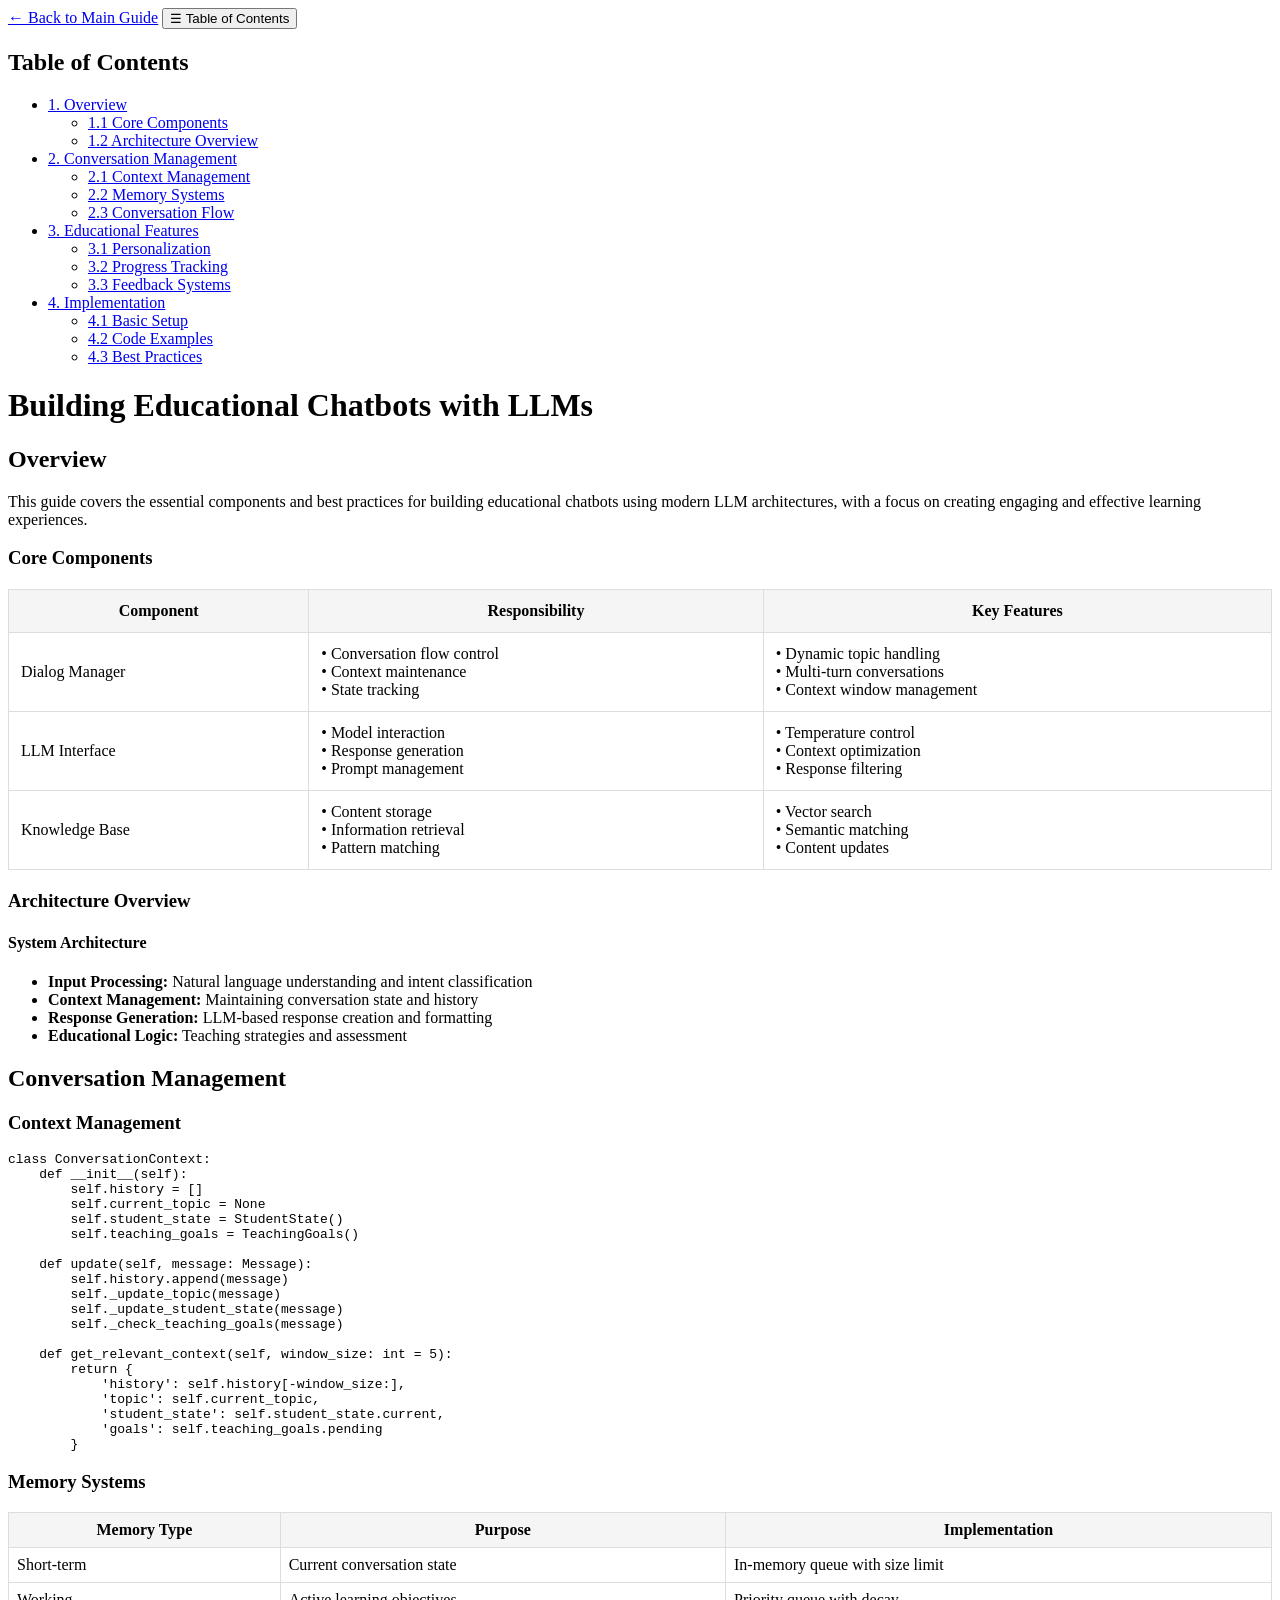
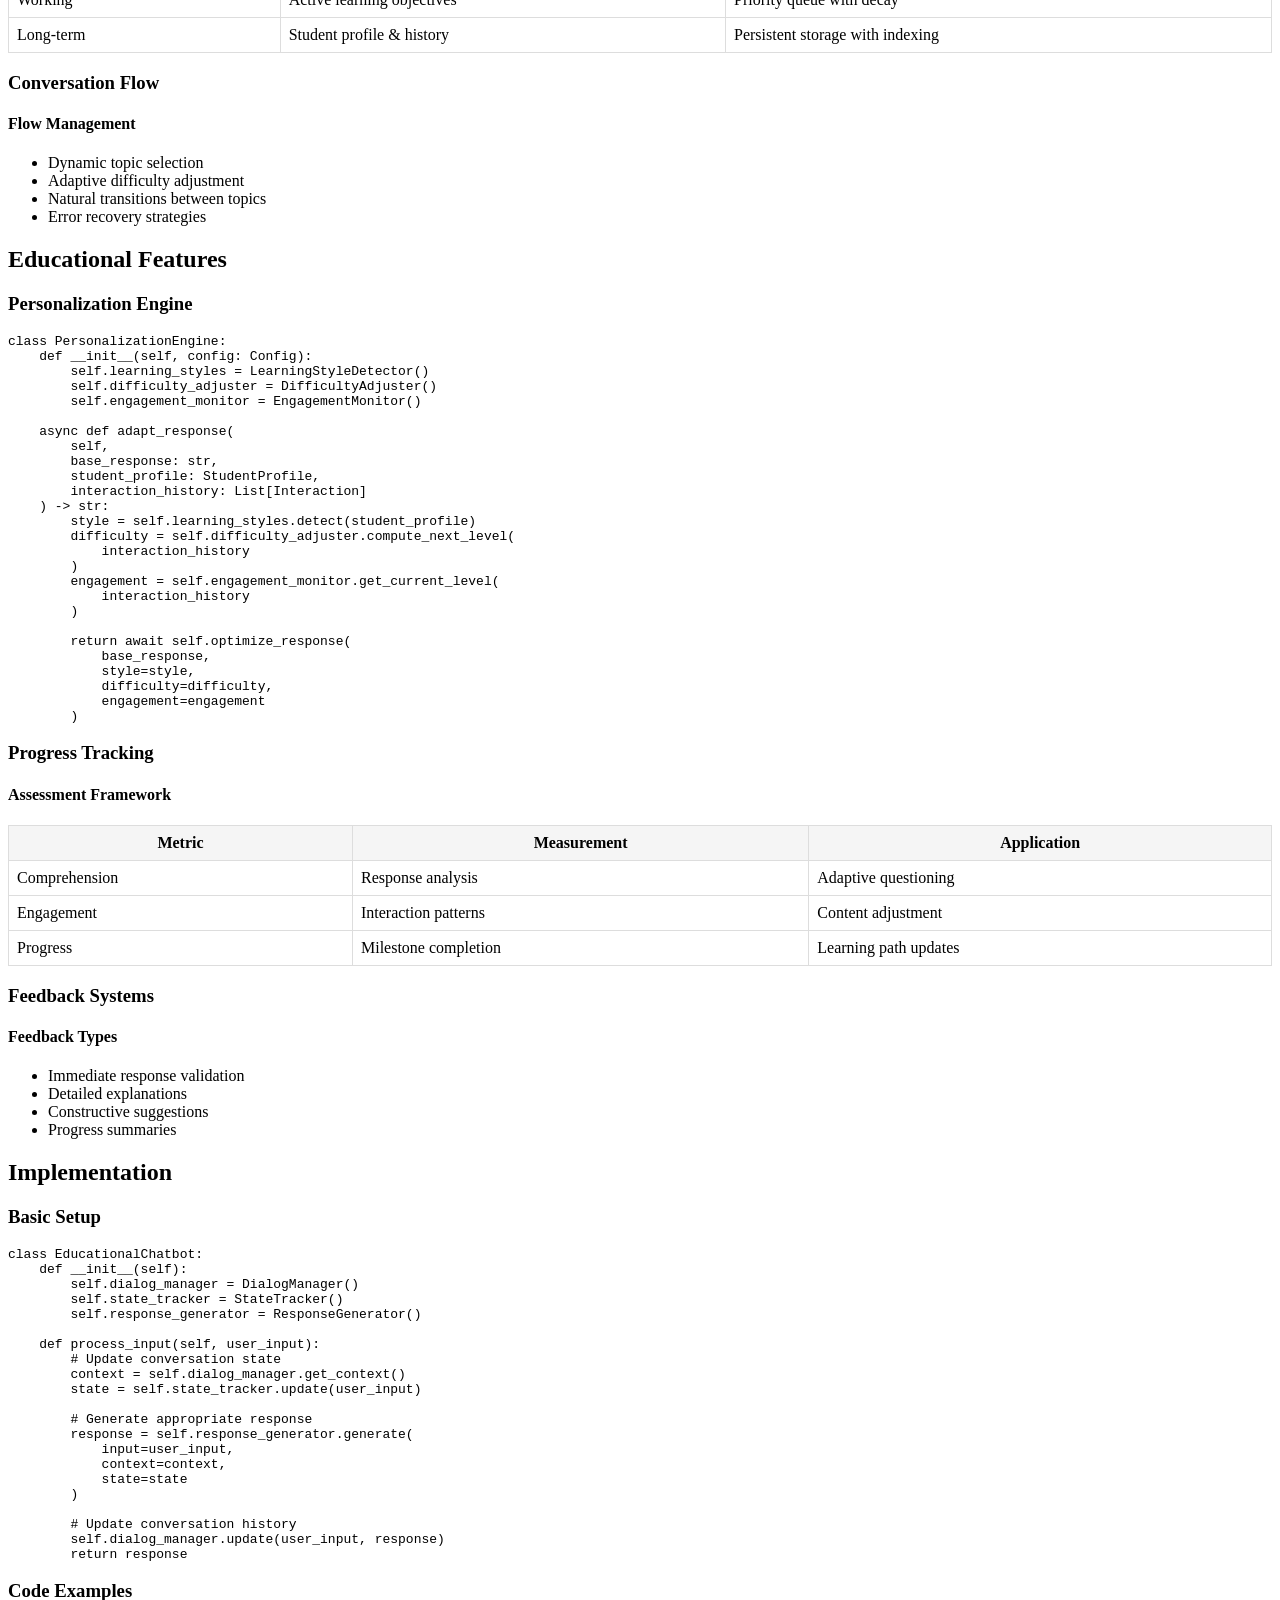
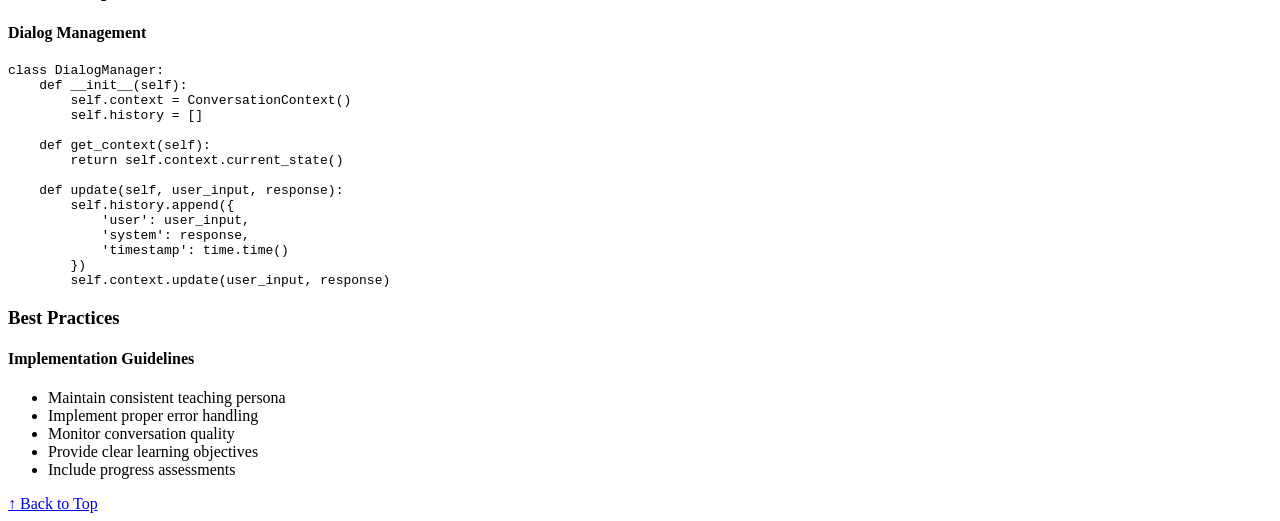
==== docs/chatbot.html @ f3cb682c "Remove deprecated documentation HTML files - Delete architecture.html, chatbot.html, deployment.html" ====
<!DOCTYPE html>
<html lang="en">

<head>
    <meta charset="UTF-8">
    <meta name="viewport" content="width=device-width, initial-scale=1.0">

    <!-- Primary Meta Tags -->
    <title>Educational Chatbot Development - UTTA Documentation</title>
    <meta name="title" content="Educational Chatbot Development - UTTA Documentation">
    <meta name="description" content="Comprehensive guide to building AI-powered educational chatbots using modern LLMs, including best practices for conversation management, educational features, and implementation details.">
    <meta name="keywords" content="chatbot, education, AI, LLM, teaching, conversation management, educational technology">
    <meta name="author" content="AI Teacher Training Project">
    <meta name="robots" content="index, follow">

    <!-- Google Fonts -->
    <link rel="preconnect" href="https://fonts.googleapis.com">
    <link rel="preconnect" href="https://fonts.gstatic.com" crossorigin>
    <link href="https://fonts.googleapis.com/css2?family=Inter:wght@400;500;600;700&family=Fira+Code:wght@400;500&display=swap" rel="stylesheet">

    <!-- Theme Color for Mobile -->
    <meta name="theme-color" content="#2c3e50">

    <!-- Stylesheet -->
    <link rel="stylesheet" href="../style.css">
</head>

<body>
    <div class="nav-container">
        <a href="../index.html">← Back to Main Guide</a>
        <button class="nav-toggle" onclick="toggleTOC()">☰ Table of Contents</button>
    </div>

    <div class="main-content">
        <aside class="sidebar">
            <div class="toc">
                <h2>Table of Contents</h2>
                <ul>
                    <li><a href="#overview">1. Overview</a>
                        <ul>
                            <li><a href="#core-components">1.1 Core Components</a></li>
                            <li><a href="#architecture">1.2 Architecture Overview</a></li>
                        </ul>
                    </li>
                    <li><a href="#conversation-management">2. Conversation Management</a>
                        <ul>
                            <li><a href="#context">2.1 Context Management</a></li>
                            <li><a href="#memory">2.2 Memory Systems</a></li>
                            <li><a href="#flow">2.3 Conversation Flow</a></li>
                        </ul>
                    </li>
                    <li><a href="#educational-features">3. Educational Features</a>
                        <ul>
                            <li><a href="#personalization">3.1 Personalization</a></li>
                            <li><a href="#assessment">3.2 Progress Tracking</a></li>
                            <li><a href="#feedback">3.3 Feedback Systems</a></li>
                        </ul>
                    </li>
                    <li><a href="#implementation">4. Implementation</a>
                        <ul>
                            <li><a href="#setup">4.1 Basic Setup</a></li>
                            <li><a href="#examples">4.2 Code Examples</a></li>
                            <li><a href="#best-practices">4.3 Best Practices</a></li>
                        </ul>
                    </li>
                </ul>
            </div>
        </aside>

        <main>
            <h1>Building Educational Chatbots with LLMs</h1>

            <div id="overview" class="section">
                <h2>Overview</h2>
                <p>This guide covers the essential components and best practices for building educational chatbots using modern LLM architectures, with a focus on creating engaging and effective learning experiences.</p>

                <div id="core-components" class="subsection">
                    <h3>Core Components</h3>
                    <div class="diagram">
                        <table style="width:100%; border-collapse: collapse; margin: 20px 0;">
                            <tr style="background-color: #f5f5f5;">
                                <th style="padding: 12px; border: 1px solid #ddd;">Component</th>
                                <th style="padding: 12px; border: 1px solid #ddd;">Responsibility</th>
                                <th style="padding: 12px; border: 1px solid #ddd;">Key Features</th>
                            </tr>
                            <tr>
                                <td style="padding: 12px; border: 1px solid #ddd;">Dialog Manager</td>
                                <td style="padding: 12px; border: 1px solid #ddd;">
                                    • Conversation flow control<br> • Context maintenance<br> • State tracking
                                </td>
                                <td style="padding: 12px; border: 1px solid #ddd;">
                                    • Dynamic topic handling<br> • Multi-turn conversations<br> • Context window management
                                </td>
                            </tr>
                            <tr>
                                <td style="padding: 12px; border: 1px solid #ddd;">LLM Interface</td>
                                <td style="padding: 12px; border: 1px solid #ddd;">
                                    • Model interaction<br> • Response generation<br> • Prompt management
                                </td>
                                <td style="padding: 12px; border: 1px solid #ddd;">
                                    • Temperature control<br> • Context optimization<br> • Response filtering
                                </td>
                            </tr>
                            <tr>
                                <td style="padding: 12px; border: 1px solid #ddd;">Knowledge Base</td>
                                <td style="padding: 12px; border: 1px solid #ddd;">
                                    • Content storage<br> • Information retrieval<br> • Pattern matching
                                </td>
                                <td style="padding: 12px; border: 1px solid #ddd;">
                                    • Vector search<br> • Semantic matching<br> • Content updates
                                </td>
                            </tr>
                        </table>
                    </div>
                </div>

                <div id="architecture" class="subsection">
                    <h3>Architecture Overview</h3>
                    <div class="example">
                        <h4>System Architecture</h4>
                        <ul>
                            <li><strong>Input Processing:</strong> Natural language understanding and intent classification</li>
                            <li><strong>Context Management:</strong> Maintaining conversation state and history</li>
                            <li><strong>Response Generation:</strong> LLM-based response creation and formatting</li>
                            <li><strong>Educational Logic:</strong> Teaching strategies and assessment</li>
                        </ul>
                    </div>
                </div>
            </div>

            <div id="conversation-management" class="section">
                <h2>Conversation Management</h2>

                <div id="context" class="subsection">
                    <h3>Context Management</h3>
                    <div class="example">
                        <pre>
class ConversationContext:
    def __init__(self):
        self.history = []
        self.current_topic = None
        self.student_state = StudentState()
        self.teaching_goals = TeachingGoals()

    def update(self, message: Message):
        self.history.append(message)
        self._update_topic(message)
        self._update_student_state(message)
        self._check_teaching_goals(message)

    def get_relevant_context(self, window_size: int = 5):
        return {
            'history': self.history[-window_size:],
            'topic': self.current_topic,
            'student_state': self.student_state.current,
            'goals': self.teaching_goals.pending
        }</pre>
                    </div>
                </div>

                <div id="memory" class="subsection">
                    <h3>Memory Systems</h3>
                    <div class="note">
                        <table style="width:100%; border-collapse: collapse; margin: 10px 0;">
                            <tr style="background-color: #f5f5f5;">
                                <th style="padding: 8px; border: 1px solid #ddd;">Memory Type</th>
                                <th style="padding: 8px; border: 1px solid #ddd;">Purpose</th>
                                <th style="padding: 8px; border: 1px solid #ddd;">Implementation</th>
                            </tr>
                            <tr>
                                <td style="padding: 8px; border: 1px solid #ddd;">Short-term</td>
                                <td style="padding: 8px; border: 1px solid #ddd;">Current conversation state</td>
                                <td style="padding: 8px; border: 1px solid #ddd;">In-memory queue with size limit</td>
                            </tr>
                            <tr>
                                <td style="padding: 8px; border: 1px solid #ddd;">Working</td>
                                <td style="padding: 8px; border: 1px solid #ddd;">Active learning objectives</td>
                                <td style="padding: 8px; border: 1px solid #ddd;">Priority queue with decay</td>
                            </tr>
                            <tr>
                                <td style="padding: 8px; border: 1px solid #ddd;">Long-term</td>
                                <td style="padding: 8px; border: 1px solid #ddd;">Student profile & history</td>
                                <td style="padding: 8px; border: 1px solid #ddd;">Persistent storage with indexing</td>
                            </tr>
                        </table>
                    </div>
                </div>

                <div id="flow" class="subsection">
                    <h3>Conversation Flow</h3>
                    <div class="example">
                        <h4>Flow Management</h4>
                        <ul>
                            <li>Dynamic topic selection</li>
                            <li>Adaptive difficulty adjustment</li>
                            <li>Natural transitions between topics</li>
                            <li>Error recovery strategies</li>
                        </ul>
                    </div>
                </div>
            </div>

            <div id="educational-features" class="section">
                <h2>Educational Features</h2>

                <div id="personalization" class="subsection">
                    <h3>Personalization Engine</h3>
                    <div class="example">
                        <pre>
class PersonalizationEngine:
    def __init__(self, config: Config):
        self.learning_styles = LearningStyleDetector()
        self.difficulty_adjuster = DifficultyAdjuster()
        self.engagement_monitor = EngagementMonitor()

    async def adapt_response(
        self,
        base_response: str,
        student_profile: StudentProfile,
        interaction_history: List[Interaction]
    ) -> str:
        style = self.learning_styles.detect(student_profile)
        difficulty = self.difficulty_adjuster.compute_next_level(
            interaction_history
        )
        engagement = self.engagement_monitor.get_current_level(
            interaction_history
        )
        
        return await self.optimize_response(
            base_response,
            style=style,
            difficulty=difficulty,
            engagement=engagement
        )</pre>
                    </div>
                </div>

                <div id="assessment" class="subsection">
                    <h3>Progress Tracking</h3>
                    <div class="note">
                        <h4>Assessment Framework</h4>
                        <table style="width:100%; border-collapse: collapse; margin: 10px 0;">
                            <tr style="background-color: #f5f5f5;">
                                <th style="padding: 8px; border: 1px solid #ddd;">Metric</th>
                                <th style="padding: 8px; border: 1px solid #ddd;">Measurement</th>
                                <th style="padding: 8px; border: 1px solid #ddd;">Application</th>
                            </tr>
                            <tr>
                                <td style="padding: 8px; border: 1px solid #ddd;">Comprehension</td>
                                <td style="padding: 8px; border: 1px solid #ddd;">Response analysis</td>
                                <td style="padding: 8px; border: 1px solid #ddd;">Adaptive questioning</td>
                            </tr>
                            <tr>
                                <td style="padding: 8px; border: 1px solid #ddd;">Engagement</td>
                                <td style="padding: 8px; border: 1px solid #ddd;">Interaction patterns</td>
                                <td style="padding: 8px; border: 1px solid #ddd;">Content adjustment</td>
                            </tr>
                            <tr>
                                <td style="padding: 8px; border: 1px solid #ddd;">Progress</td>
                                <td style="padding: 8px; border: 1px solid #ddd;">Milestone completion</td>
                                <td style="padding: 8px; border: 1px solid #ddd;">Learning path updates</td>
                            </tr>
                        </table>
                    </div>
                </div>

                <div id="feedback" class="subsection">
                    <h3>Feedback Systems</h3>
                    <div class="example">
                        <h4>Feedback Types</h4>
                        <ul>
                            <li>Immediate response validation</li>
                            <li>Detailed explanations</li>
                            <li>Constructive suggestions</li>
                            <li>Progress summaries</li>
                        </ul>
                    </div>
                </div>
            </div>

            <div id="implementation" class="section">
                <h2>Implementation</h2>

                <div id="setup" class="subsection">
                    <h3>Basic Setup</h3>
                    <div class="example">
                        <pre>
class EducationalChatbot:
    def __init__(self):
        self.dialog_manager = DialogManager()
        self.state_tracker = StateTracker()
        self.response_generator = ResponseGenerator()
        
    def process_input(self, user_input):
        # Update conversation state
        context = self.dialog_manager.get_context()
        state = self.state_tracker.update(user_input)
        
        # Generate appropriate response
        response = self.response_generator.generate(
            input=user_input,
            context=context,
            state=state
        )
        
        # Update conversation history
        self.dialog_manager.update(user_input, response)
        return response</pre>
                    </div>
                </div>

                <div id="examples" class="subsection">
                    <h3>Code Examples</h3>
                    <div class="example">
                        <h4>Dialog Management</h4>
                        <pre>
class DialogManager:
    def __init__(self):
        self.context = ConversationContext()
        self.history = []
        
    def get_context(self):
        return self.context.current_state()
        
    def update(self, user_input, response):
        self.history.append({
            'user': user_input,
            'system': response,
            'timestamp': time.time()
        })
        self.context.update(user_input, response)</pre>
                    </div>
                </div>

                <div id="best-practices" class="subsection">
                    <h3>Best Practices</h3>
                    <div class="warning">
                        <h4>Implementation Guidelines</h4>
                        <ul>
                            <li>Maintain consistent teaching persona</li>
                            <li>Implement proper error handling</li>
                            <li>Monitor conversation quality</li>
                            <li>Provide clear learning objectives</li>
                            <li>Include progress assessments</li>
                        </ul>
                    </div>
                </div>
            </div>
        </main>
    </div>

    <a href="#" class="back-to-top">↑ Back to Top</a>

    <script>
        // Toggle Table of Contents
        function toggleTOC() {
            const toc = document.querySelector('.toc');
            toc.classList.toggle('show');
        }

        // Back to Top button visibility
        window.onscroll = function() {
            const backToTop = document.querySelector('.back-to-top');
            if (document.body.scrollTop > 500 || document.documentElement.scrollTop > 500) {
                backToTop.classList.add('visible');
            } else {
                backToTop.classList.remove('visible');
            }
        };

        // Smooth scrolling for anchor links
        document.querySelectorAll('a[href^="#"]').forEach(anchor => {
            anchor.addEventListener('click', function(e) {
                e.preventDefault();
                const target = document.querySelector(this.getAttribute('href'));
                if (target) {
                    target.scrollIntoView({
                        behavior: 'smooth'
                    });
                }
            });
        });
    </script>
</body>

</html>
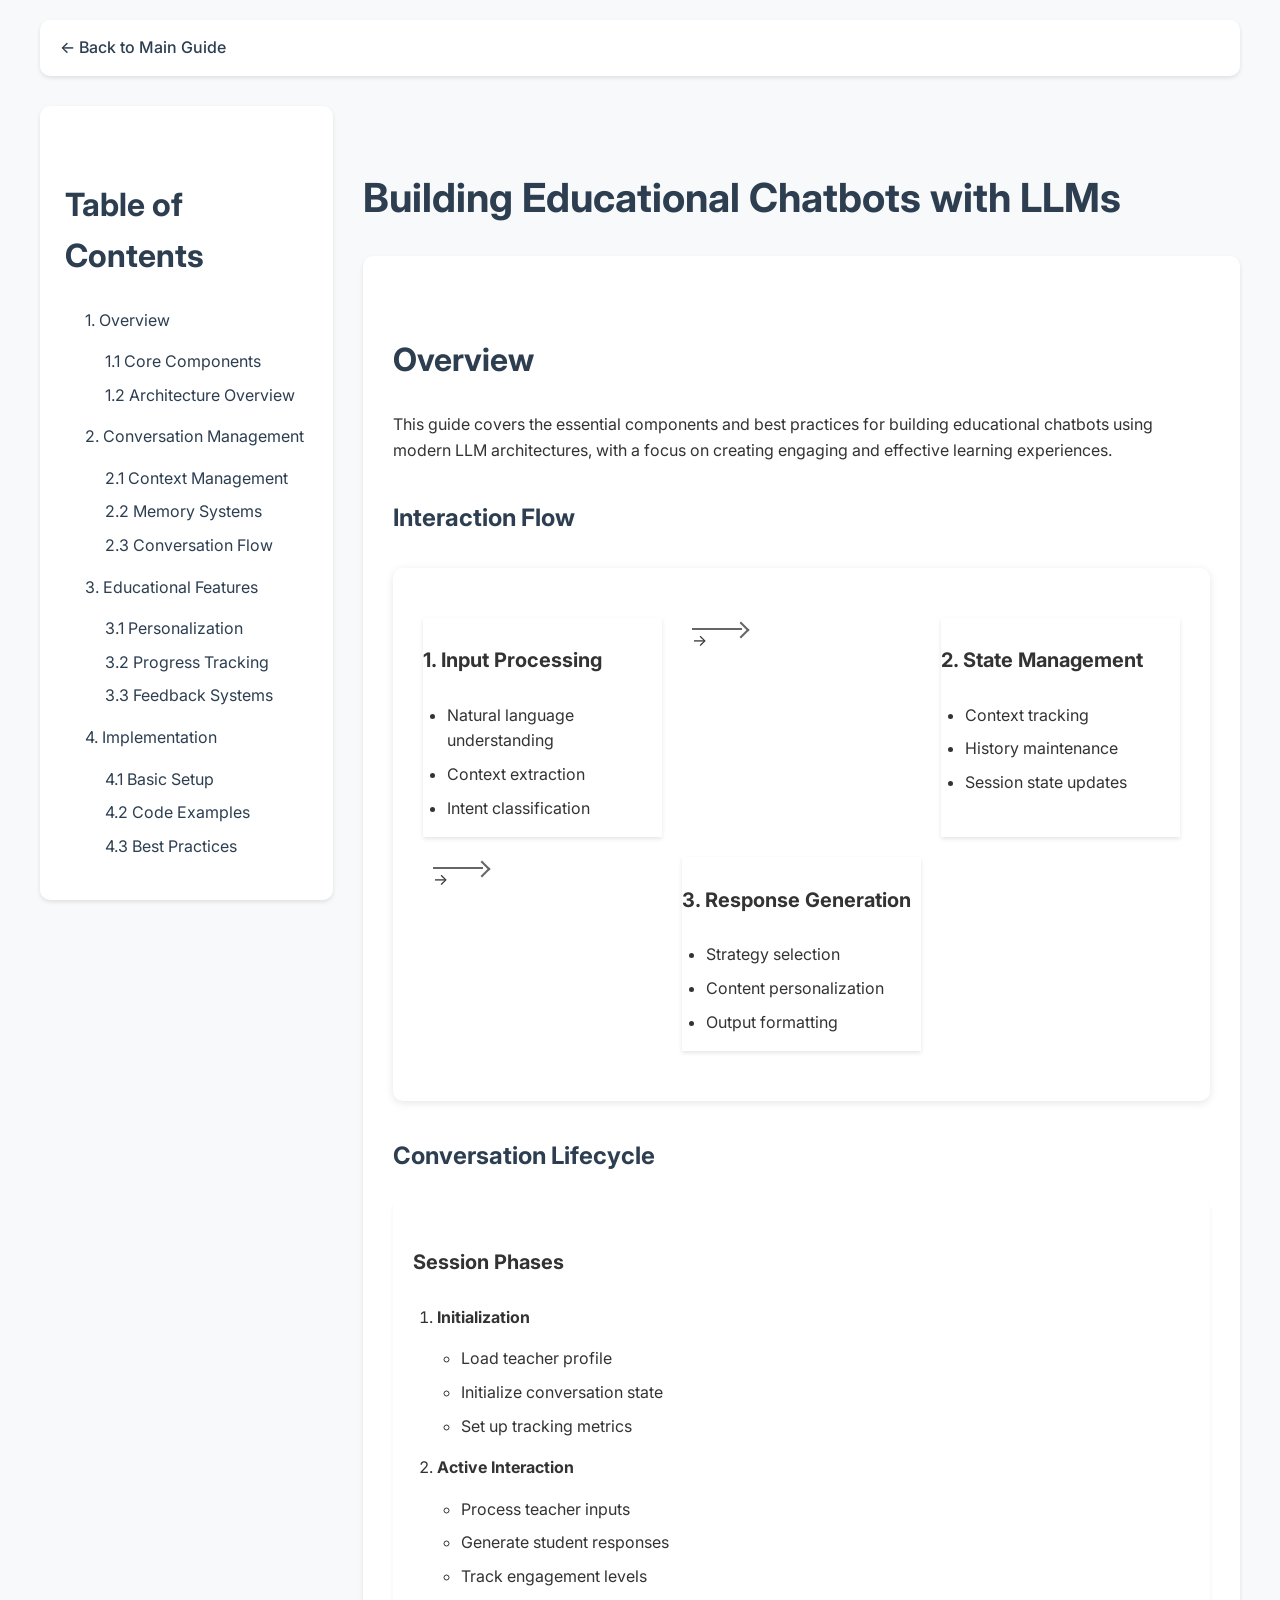
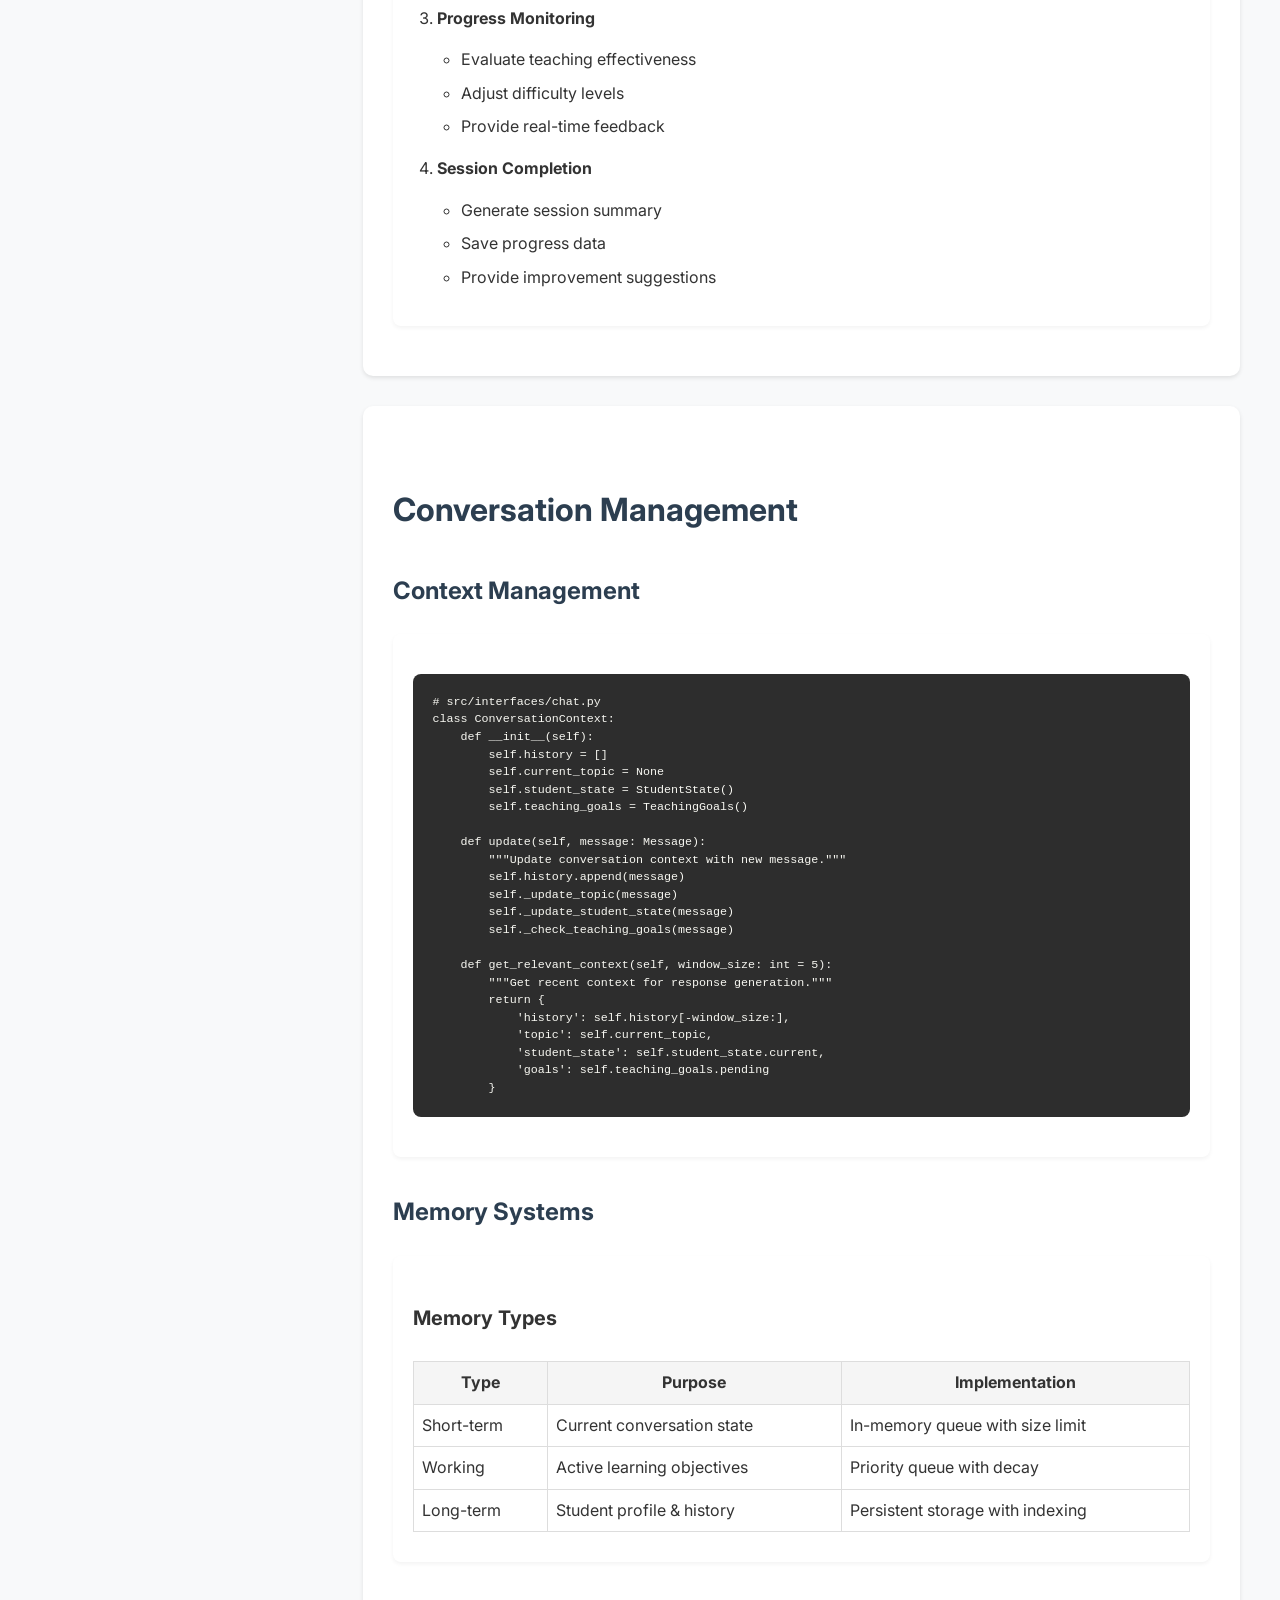
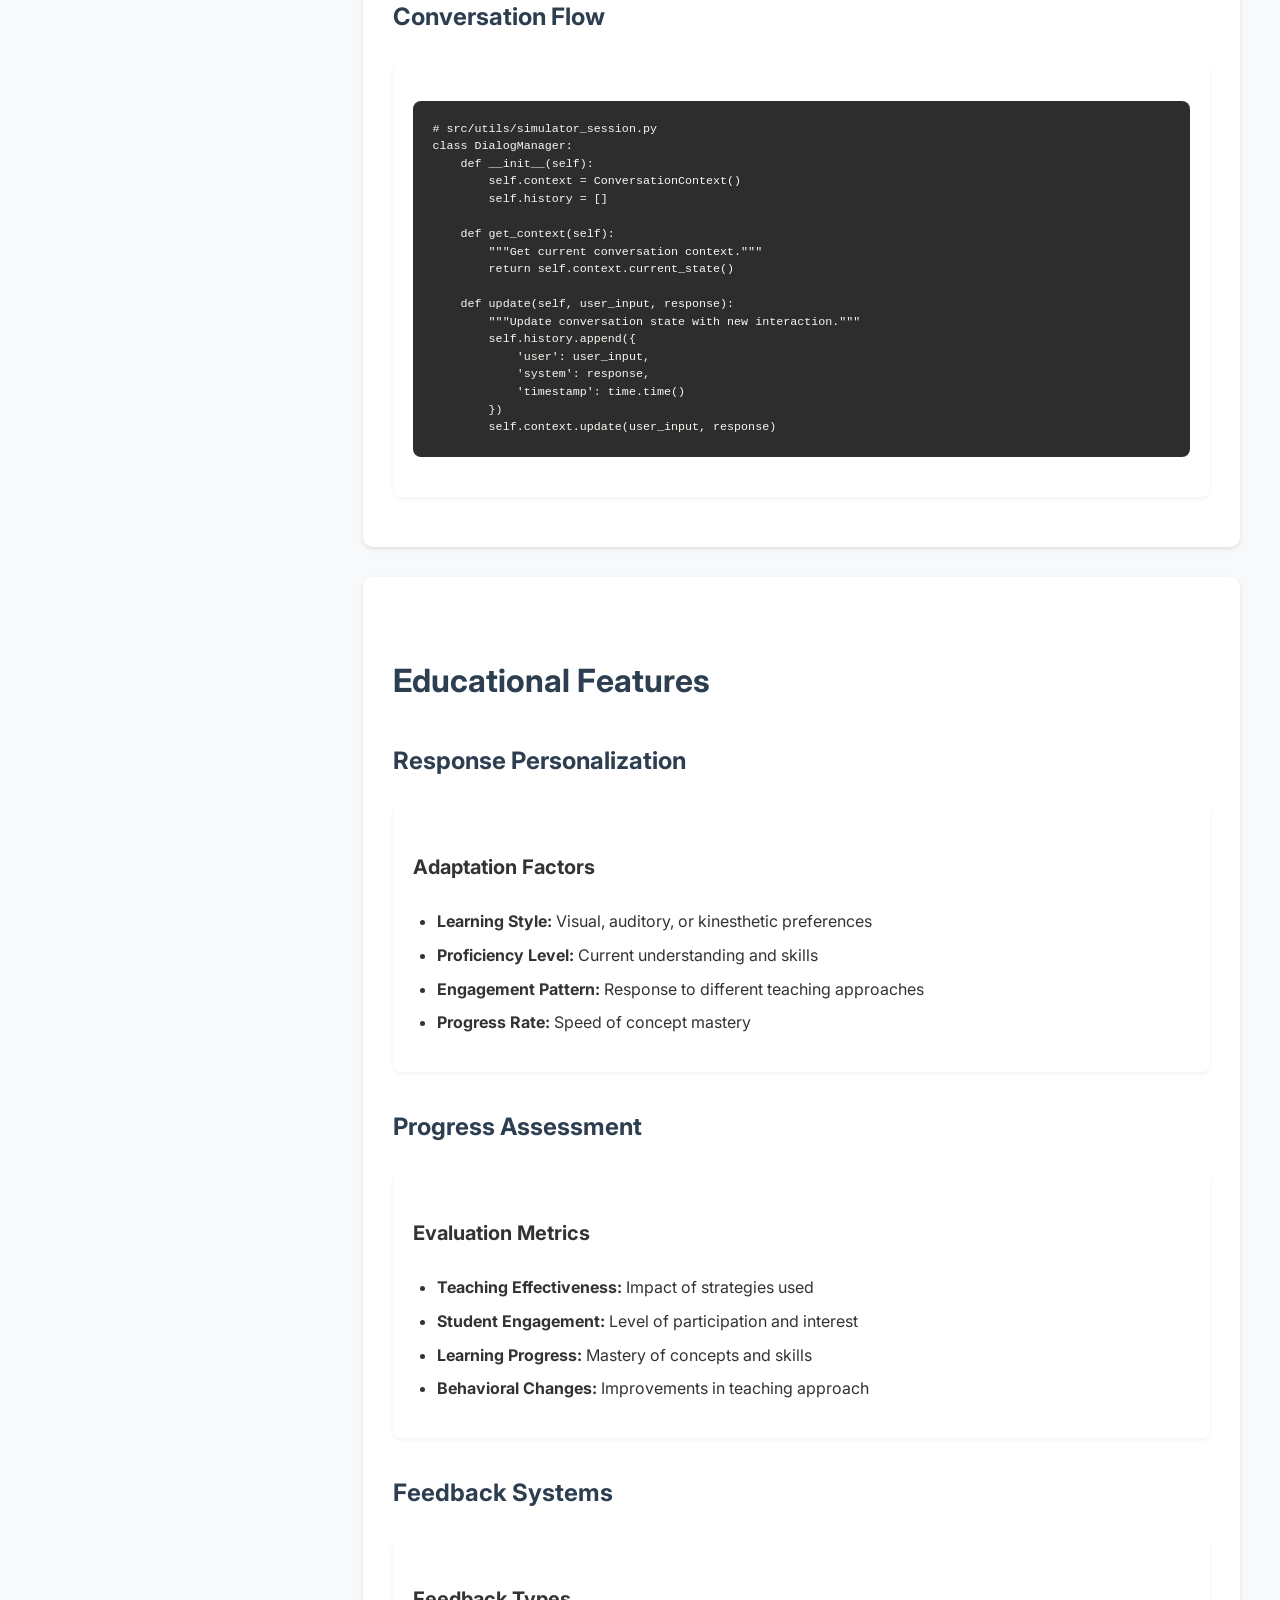
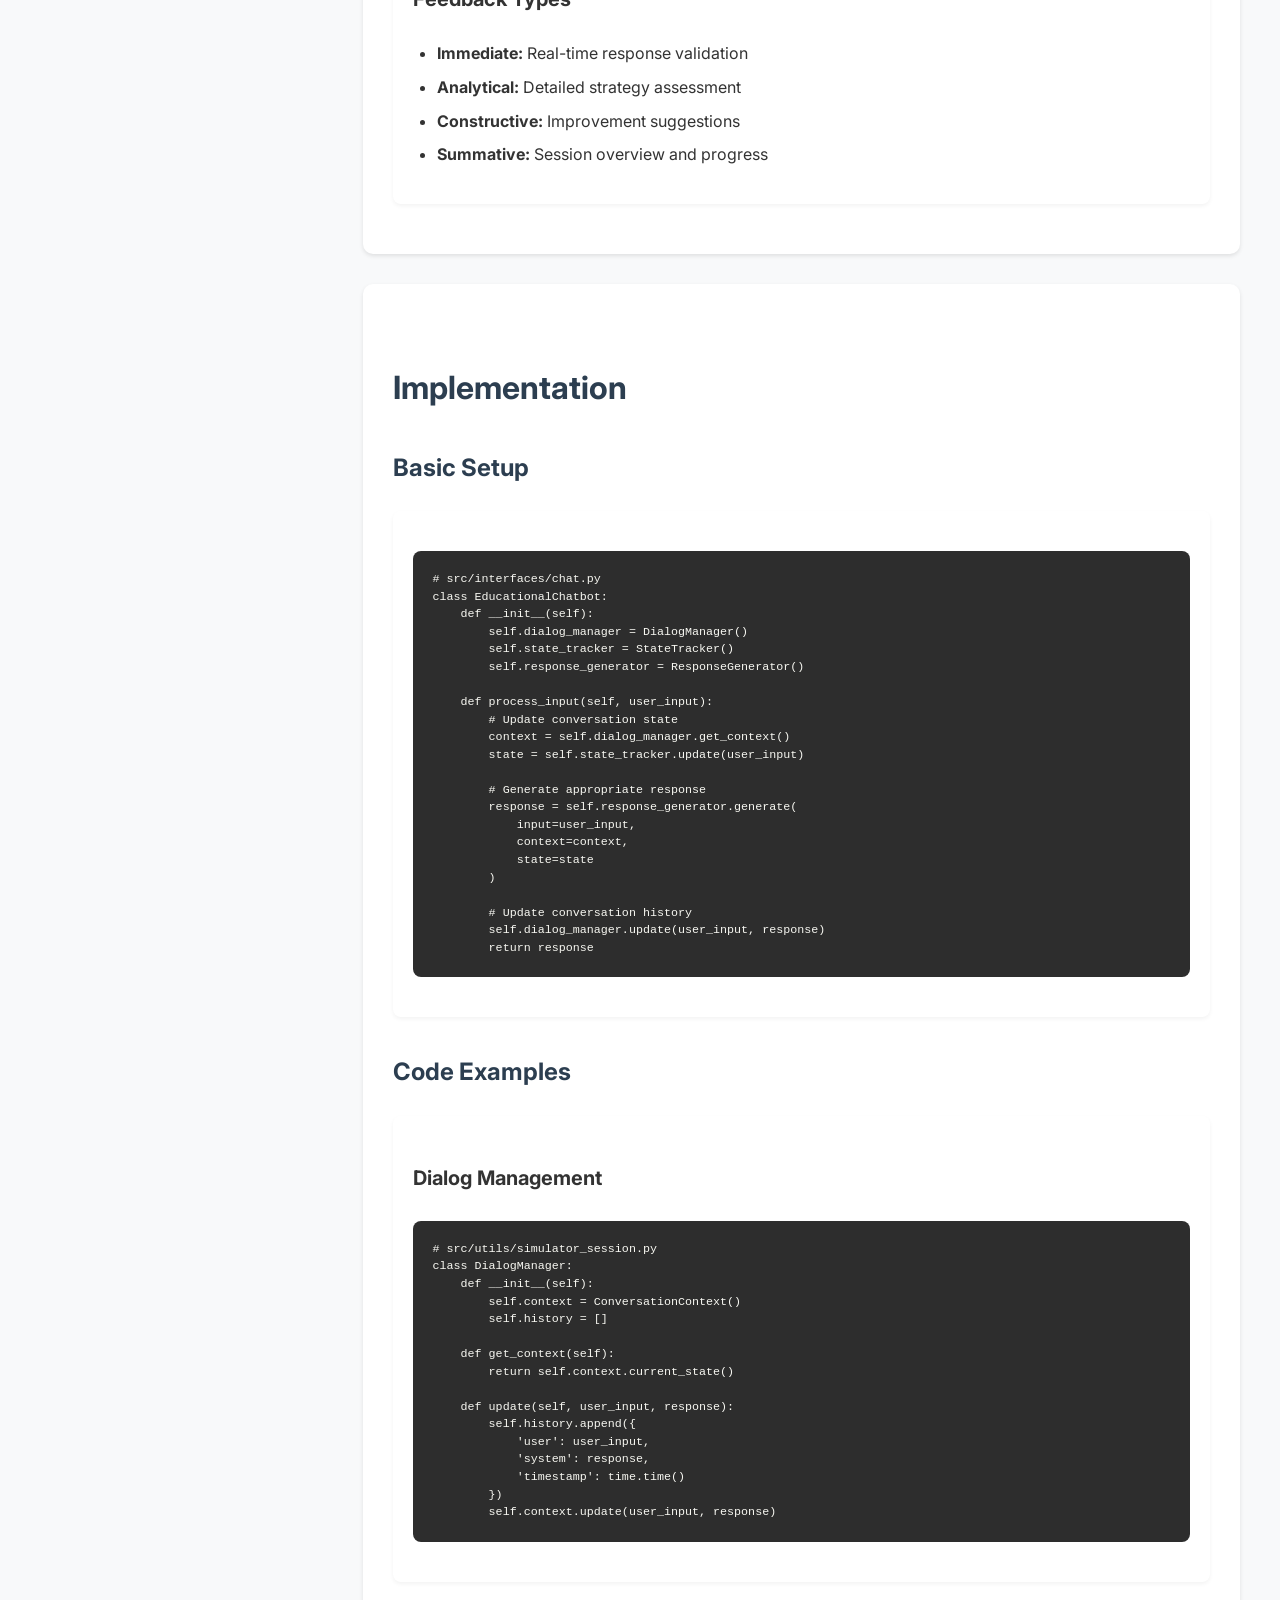
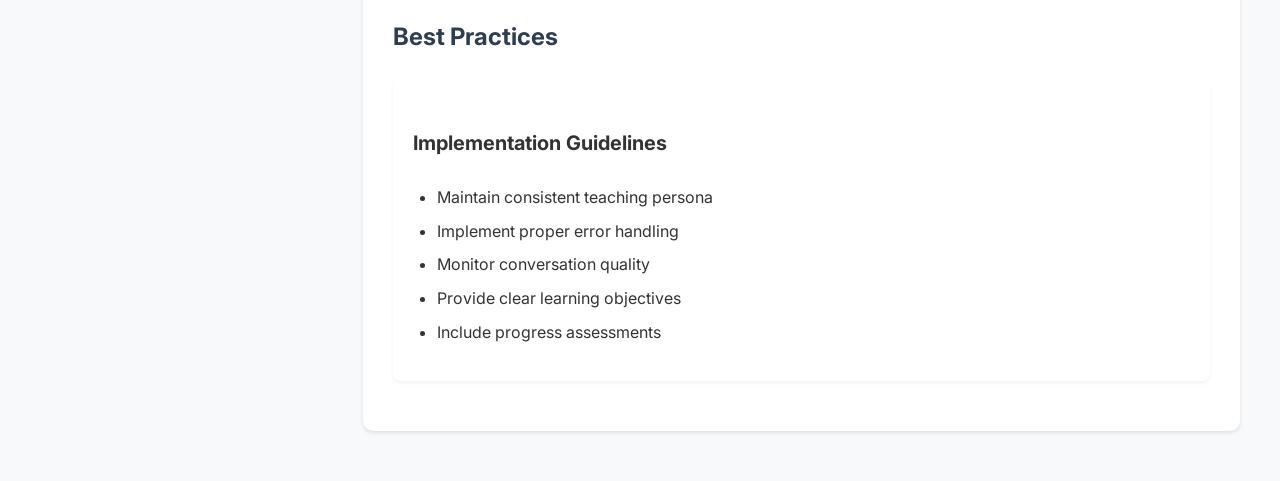
==== commit 4b3c1d8f: "Restructure project by removing deprecated files and consolidating core components - Remove multiple" ====
--- a/docs/chatbot.html
+++ b/docs/chatbot.html
@@ -74,56 +74,74 @@
                 <h2>Overview</h2>
                 <p>This guide covers the essential components and best practices for building educational chatbots using modern LLM architectures, with a focus on creating engaging and effective learning experiences.</p>
 
-                <div id="core-components" class="subsection">
-                    <h3>Core Components</h3>
+                <div id="interaction-flow" class="subsection">
+                    <h3>Interaction Flow</h3>
                     <div class="diagram">
-                        <table style="width:100%; border-collapse: collapse; margin: 20px 0;">
-                            <tr style="background-color: #f5f5f5;">
-                                <th style="padding: 12px; border: 1px solid #ddd;">Component</th>
-                                <th style="padding: 12px; border: 1px solid #ddd;">Responsibility</th>
-                                <th style="padding: 12px; border: 1px solid #ddd;">Key Features</th>
-                            </tr>
-                            <tr>
-                                <td style="padding: 12px; border: 1px solid #ddd;">Dialog Manager</td>
-                                <td style="padding: 12px; border: 1px solid #ddd;">
-                                    • Conversation flow control<br> • Context maintenance<br> • State tracking
-                                </td>
-                                <td style="padding: 12px; border: 1px solid #ddd;">
-                                    • Dynamic topic handling<br> • Multi-turn conversations<br> • Context window management
-                                </td>
-                            </tr>
-                            <tr>
-                                <td style="padding: 12px; border: 1px solid #ddd;">LLM Interface</td>
-                                <td style="padding: 12px; border: 1px solid #ddd;">
-                                    • Model interaction<br> • Response generation<br> • Prompt management
-                                </td>
-                                <td style="padding: 12px; border: 1px solid #ddd;">
-                                    • Temperature control<br> • Context optimization<br> • Response filtering
-                                </td>
-                            </tr>
-                            <tr>
-                                <td style="padding: 12px; border: 1px solid #ddd;">Knowledge Base</td>
-                                <td style="padding: 12px; border: 1px solid #ddd;">
-                                    • Content storage<br> • Information retrieval<br> • Pattern matching
-                                </td>
-                                <td style="padding: 12px; border: 1px solid #ddd;">
-                                    • Vector search<br> • Semantic matching<br> • Content updates
-                                </td>
-                            </tr>
-                        </table>
-                    </div>
-                </div>
-
-                <div id="architecture" class="subsection">
-                    <h3>Architecture Overview</h3>
-                    <div class="example">
-                        <h4>System Architecture</h4>
-                        <ul>
-                            <li><strong>Input Processing:</strong> Natural language understanding and intent classification</li>
-                            <li><strong>Context Management:</strong> Maintaining conversation state and history</li>
-                            <li><strong>Response Generation:</strong> LLM-based response creation and formatting</li>
-                            <li><strong>Educational Logic:</strong> Teaching strategies and assessment</li>
-                        </ul>
+                        <div class="flow-diagram">
+                            <div class="component">
+                                <h4>1. Input Processing</h4>
+                                <ul>
+                                    <li>Natural language understanding</li>
+                                    <li>Context extraction</li>
+                                    <li>Intent classification</li>
+                                </ul>
+                            </div>
+                            <div class="arrow">→</div>
+                            <div class="component">
+                                <h4>2. State Management</h4>
+                                <ul>
+                                    <li>Context tracking</li>
+                                    <li>History maintenance</li>
+                                    <li>Session state updates</li>
+                                </ul>
+                            </div>
+                            <div class="arrow">→</div>
+                            <div class="component">
+                                <h4>3. Response Generation</h4>
+                                <ul>
+                                    <li>Strategy selection</li>
+                                    <li>Content personalization</li>
+                                    <li>Output formatting</li>
+                                </ul>
+                            </div>
+                        </div>
+                    </div>
+                </div>
+
+                <div id="conversation-lifecycle" class="subsection">
+                    <h3>Conversation Lifecycle</h3>
+                    <div class="example">
+                        <h4>Session Phases</h4>
+                        <ol>
+                            <li><strong>Initialization</strong>
+                                <ul>
+                                    <li>Load teacher profile</li>
+                                    <li>Initialize conversation state</li>
+                                    <li>Set up tracking metrics</li>
+                                </ul>
+                            </li>
+                            <li><strong>Active Interaction</strong>
+                                <ul>
+                                    <li>Process teacher inputs</li>
+                                    <li>Generate student responses</li>
+                                    <li>Track engagement levels</li>
+                                </ul>
+                            </li>
+                            <li><strong>Progress Monitoring</strong>
+                                <ul>
+                                    <li>Evaluate teaching effectiveness</li>
+                                    <li>Adjust difficulty levels</li>
+                                    <li>Provide real-time feedback</li>
+                                </ul>
+                            </li>
+                            <li><strong>Session Completion</strong>
+                                <ul>
+                                    <li>Generate session summary</li>
+                                    <li>Save progress data</li>
+                                    <li>Provide improvement suggestions</li>
+                                </ul>
+                            </li>
+                        </ol>
                     </div>
                 </div>
             </div>
@@ -135,6 +153,7 @@
                     <h3>Context Management</h3>
                     <div class="example">
                         <pre>
+# src/interfaces/chat.py
 class ConversationContext:
     def __init__(self):
         self.history = []
@@ -143,12 +162,14 @@
         self.teaching_goals = TeachingGoals()
 
     def update(self, message: Message):
+        """Update conversation context with new message."""
         self.history.append(message)
         self._update_topic(message)
         self._update_student_state(message)
         self._check_teaching_goals(message)
 
     def get_relevant_context(self, window_size: int = 5):
+        """Get recent context for response generation."""
         return {
             'history': self.history[-window_size:],
             'topic': self.current_topic,
@@ -161,26 +182,27 @@
                 <div id="memory" class="subsection">
                     <h3>Memory Systems</h3>
                     <div class="note">
-                        <table style="width:100%; border-collapse: collapse; margin: 10px 0;">
-                            <tr style="background-color: #f5f5f5;">
-                                <th style="padding: 8px; border: 1px solid #ddd;">Memory Type</th>
-                                <th style="padding: 8px; border: 1px solid #ddd;">Purpose</th>
-                                <th style="padding: 8px; border: 1px solid #ddd;">Implementation</th>
+                        <h4>Memory Types</h4>
+                        <table>
+                            <tr>
+                                <th>Type</th>
+                                <th>Purpose</th>
+                                <th>Implementation</th>
                             </tr>
                             <tr>
-                                <td style="padding: 8px; border: 1px solid #ddd;">Short-term</td>
-                                <td style="padding: 8px; border: 1px solid #ddd;">Current conversation state</td>
-                                <td style="padding: 8px; border: 1px solid #ddd;">In-memory queue with size limit</td>
+                                <td>Short-term</td>
+                                <td>Current conversation state</td>
+                                <td>In-memory queue with size limit</td>
                             </tr>
                             <tr>
-                                <td style="padding: 8px; border: 1px solid #ddd;">Working</td>
-                                <td style="padding: 8px; border: 1px solid #ddd;">Active learning objectives</td>
-                                <td style="padding: 8px; border: 1px solid #ddd;">Priority queue with decay</td>
+                                <td>Working</td>
+                                <td>Active learning objectives</td>
+                                <td>Priority queue with decay</td>
                             </tr>
                             <tr>
-                                <td style="padding: 8px; border: 1px solid #ddd;">Long-term</td>
-                                <td style="padding: 8px; border: 1px solid #ddd;">Student profile & history</td>
-                                <td style="padding: 8px; border: 1px solid #ddd;">Persistent storage with indexing</td>
+                                <td>Long-term</td>
+                                <td>Student profile & history</td>
+                                <td>Persistent storage with indexing</td>
                             </tr>
                         </table>
                     </div>
@@ -189,13 +211,25 @@
                 <div id="flow" class="subsection">
                     <h3>Conversation Flow</h3>
                     <div class="example">
-                        <h4>Flow Management</h4>
-                        <ul>
-                            <li>Dynamic topic selection</li>
-                            <li>Adaptive difficulty adjustment</li>
-                            <li>Natural transitions between topics</li>
-                            <li>Error recovery strategies</li>
-                        </ul>
+                        <pre>
+# src/utils/simulator_session.py
+class DialogManager:
+    def __init__(self):
+        self.context = ConversationContext()
+        self.history = []
+        
+    def get_context(self):
+        """Get current conversation context."""
+        return self.context.current_state()
+        
+    def update(self, user_input, response):
+        """Update conversation state with new interaction."""
+        self.history.append({
+            'user': user_input,
+            'system': response,
+            'timestamp': time.time()
+        })
+        self.context.update(user_input, response)</pre>
                     </div>
                 </div>
             </div>
@@ -204,64 +238,28 @@
                 <h2>Educational Features</h2>
 
                 <div id="personalization" class="subsection">
-                    <h3>Personalization Engine</h3>
-                    <div class="example">
-                        <pre>
-class PersonalizationEngine:
-    def __init__(self, config: Config):
-        self.learning_styles = LearningStyleDetector()
-        self.difficulty_adjuster = DifficultyAdjuster()
-        self.engagement_monitor = EngagementMonitor()
-
-    async def adapt_response(
-        self,
-        base_response: str,
-        student_profile: StudentProfile,
-        interaction_history: List[Interaction]
-    ) -> str:
-        style = self.learning_styles.detect(student_profile)
-        difficulty = self.difficulty_adjuster.compute_next_level(
-            interaction_history
-        )
-        engagement = self.engagement_monitor.get_current_level(
-            interaction_history
-        )
-        
-        return await self.optimize_response(
-            base_response,
-            style=style,
-            difficulty=difficulty,
-            engagement=engagement
-        )</pre>
+                    <h3>Response Personalization</h3>
+                    <div class="example">
+                        <h4>Adaptation Factors</h4>
+                        <ul>
+                            <li><strong>Learning Style:</strong> Visual, auditory, or kinesthetic preferences</li>
+                            <li><strong>Proficiency Level:</strong> Current understanding and skills</li>
+                            <li><strong>Engagement Pattern:</strong> Response to different teaching approaches</li>
+                            <li><strong>Progress Rate:</strong> Speed of concept mastery</li>
+                        </ul>
                     </div>
                 </div>
 
                 <div id="assessment" class="subsection">
-                    <h3>Progress Tracking</h3>
-                    <div class="note">
-                        <h4>Assessment Framework</h4>
-                        <table style="width:100%; border-collapse: collapse; margin: 10px 0;">
-                            <tr style="background-color: #f5f5f5;">
-                                <th style="padding: 8px; border: 1px solid #ddd;">Metric</th>
-                                <th style="padding: 8px; border: 1px solid #ddd;">Measurement</th>
-                                <th style="padding: 8px; border: 1px solid #ddd;">Application</th>
-                            </tr>
-                            <tr>
-                                <td style="padding: 8px; border: 1px solid #ddd;">Comprehension</td>
-                                <td style="padding: 8px; border: 1px solid #ddd;">Response analysis</td>
-                                <td style="padding: 8px; border: 1px solid #ddd;">Adaptive questioning</td>
-                            </tr>
-                            <tr>
-                                <td style="padding: 8px; border: 1px solid #ddd;">Engagement</td>
-                                <td style="padding: 8px; border: 1px solid #ddd;">Interaction patterns</td>
-                                <td style="padding: 8px; border: 1px solid #ddd;">Content adjustment</td>
-                            </tr>
-                            <tr>
-                                <td style="padding: 8px; border: 1px solid #ddd;">Progress</td>
-                                <td style="padding: 8px; border: 1px solid #ddd;">Milestone completion</td>
-                                <td style="padding: 8px; border: 1px solid #ddd;">Learning path updates</td>
-                            </tr>
-                        </table>
+                    <h3>Progress Assessment</h3>
+                    <div class="example">
+                        <h4>Evaluation Metrics</h4>
+                        <ul>
+                            <li><strong>Teaching Effectiveness:</strong> Impact of strategies used</li>
+                            <li><strong>Student Engagement:</strong> Level of participation and interest</li>
+                            <li><strong>Learning Progress:</strong> Mastery of concepts and skills</li>
+                            <li><strong>Behavioral Changes:</strong> Improvements in teaching approach</li>
+                        </ul>
                     </div>
                 </div>
 
@@ -270,10 +268,10 @@
                     <div class="example">
                         <h4>Feedback Types</h4>
                         <ul>
-                            <li>Immediate response validation</li>
-                            <li>Detailed explanations</li>
-                            <li>Constructive suggestions</li>
-                            <li>Progress summaries</li>
+                            <li><strong>Immediate:</strong> Real-time response validation</li>
+                            <li><strong>Analytical:</strong> Detailed strategy assessment</li>
+                            <li><strong>Constructive:</strong> Improvement suggestions</li>
+                            <li><strong>Summative:</strong> Session overview and progress</li>
                         </ul>
                     </div>
                 </div>
@@ -286,6 +284,7 @@
                     <h3>Basic Setup</h3>
                     <div class="example">
                         <pre>
+# src/interfaces/chat.py
 class EducationalChatbot:
     def __init__(self):
         self.dialog_manager = DialogManager()
@@ -315,6 +314,7 @@
                     <div class="example">
                         <h4>Dialog Management</h4>
                         <pre>
+# src/utils/simulator_session.py
 class DialogManager:
     def __init__(self):
         self.context = ConversationContext()
--- a/style.css
+++ b/style.css
@@ -0,0 +1,378 @@
+/* Base styles */
+
+body {
+    font-family: 'Inter', -apple-system, BlinkMacSystemFont, 'Segoe UI', Roboto, Oxygen, Ubuntu, Cantarell, sans-serif;
+    line-height: 1.6;
+    max-width: 1200px;
+    margin: 0 auto;
+    padding: 20px;
+    color: #333;
+    background-color: #f8f9fa;
+}
+
+html {
+    scroll-behavior: smooth;
+}
+
+img {
+    loading: lazy;
+    max-width: 100%;
+    height: auto;
+}
+
+
+/* Typography */
+
+h1,
+h2,
+h3 {
+    color: #2c3e50;
+    margin-top: 1.5em;
+    scroll-margin-top: 80px;
+}
+
+h1 {
+    font-size: 2.5em;
+}
+
+h2 {
+    font-size: 2em;
+}
+
+h3 {
+    font-size: 1.5em;
+}
+
+h4 {
+    font-size: 1.25em;
+}
+
+
+/* Code blocks */
+
+pre {
+    background-color: #2d2d2d;
+    color: #f8f8f2;
+    padding: 20px;
+    border-radius: 8px;
+    overflow-x: auto;
+    margin: 20px 0;
+    font-size: 0.9em;
+    line-height: 1.5;
+}
+
+code {
+    font-family: 'Fira Code', 'Courier New', monospace;
+    background-color: #2d2d2d;
+    color: #f8f8f2;
+    padding: 3px 6px;
+    border-radius: 4px;
+}
+
+
+/* Sections and components */
+
+.section {
+    background: white;
+    padding: 30px;
+    border-radius: 10px;
+    box-shadow: 0 2px 4px rgba(0, 0, 0, 0.1);
+    margin-bottom: 30px;
+}
+
+.note,
+.definition,
+.example,
+.warning {
+    border-radius: 8px;
+    padding: 20px;
+    margin: 20px 0;
+    box-shadow: 0 2px 4px rgba(0, 0, 0, 0.05);
+}
+
+
+/* Navigation */
+
+.nav-container {
+    background: white;
+    padding: 15px 20px;
+    border-radius: 10px;
+    box-shadow: 0 2px 4px rgba(0, 0, 0, 0.1);
+    margin-bottom: 30px;
+    position: sticky;
+    top: 20px;
+    z-index: 1000;
+    display: flex;
+    justify-content: space-between;
+    align-items: center;
+}
+
+.nav-container a {
+    color: #2c3e50;
+    text-decoration: none;
+    font-weight: 500;
+}
+
+.nav-container a:hover {
+    color: #3498db;
+}
+
+.nav-toggle {
+    display: none;
+    padding: 10px;
+    background: #2c3e50;
+    color: white;
+    border: none;
+    border-radius: 5px;
+    cursor: pointer;
+}
+
+
+/* Table of Contents */
+
+.toc {
+    background: white;
+    padding: 25px;
+    border-radius: 10px;
+    box-shadow: 0 2px 4px rgba(0, 0, 0, 0.1);
+    position: sticky;
+    top: 100px;
+    max-height: calc(100vh - 150px);
+    overflow-y: auto;
+}
+
+.toc ul {
+    list-style-type: none;
+    padding-left: 20px;
+}
+
+.toc li {
+    margin: 8px 0;
+}
+
+.toc a {
+    color: #2c3e50;
+    text-decoration: none;
+}
+
+.toc a:hover {
+    color: #3498db;
+}
+
+
+/* Back to top button */
+
+.back-to-top {
+    position: fixed;
+    bottom: 30px;
+    right: 30px;
+    background: #2c3e50;
+    color: white;
+    padding: 12px 20px;
+    border-radius: 30px;
+    text-decoration: none;
+    box-shadow: 0 2px 8px rgba(0, 0, 0, 0.2);
+    transition: all 0.3s ease;
+    opacity: 0;
+    visibility: hidden;
+}
+
+.back-to-top.visible {
+    opacity: 1;
+    visibility: visible;
+}
+
+.back-to-top:hover {
+    background: #3498db;
+    transform: translateY(-2px);
+    box-shadow: 0 4px 12px rgba(0, 0, 0, 0.3);
+}
+
+
+/* Diagrams */
+
+.diagram {
+    background: white;
+    padding: 30px;
+    margin: 30px 0;
+    border-radius: 10px;
+    box-shadow: 0 2px 8px rgba(0, 0, 0, 0.1);
+}
+
+.diagram-container {
+    gap: 20px;
+    padding: 20px;
+}
+
+.component {
+    box-shadow: 0 2px 4px rgba(0, 0, 0, 0.1);
+    transition: transform 0.2s, box-shadow 0.2s;
+}
+
+.component:hover {
+    transform: translateY(-2px);
+    box-shadow: 0 4px 8px rgba(0, 0, 0, 0.15);
+}
+
+.arrow {
+    position: relative;
+    width: 50px;
+    height: 2px;
+    background: #666;
+    margin: 10px;
+}
+
+.arrow::after {
+    content: '';
+    position: absolute;
+    right: -5px;
+    top: -4px;
+    width: 10px;
+    height: 10px;
+    border-top: 2px solid #666;
+    border-right: 2px solid #666;
+    transform: rotate(45deg);
+}
+
+.flow-diagram {
+    display: grid;
+    grid-template-columns: repeat(3, 1fr);
+    gap: 20px;
+    margin: 20px 0;
+}
+
+.system-component {
+    background: #e3f2fd;
+    border: 2px solid #1976d2;
+    padding: 15px;
+    border-radius: 8px;
+    text-align: center;
+}
+
+.data-flow {
+    border: 2px solid #2e7d32;
+    background: #e8f5e9;
+}
+
+.user-component {
+    border: 2px solid #c62828;
+    background: #ffebee;
+}
+
+.llm-component {
+    border: 2px solid #6a1b9a;
+    background: #f3e5f5;
+}
+
+.memory-component {
+    border: 2px solid #ef6c00;
+    background: #fff3e0;
+}
+
+.connection-line {
+    position: relative;
+    padding: 10px;
+    text-align: center;
+    color: #666;
+}
+
+
+/* Layout */
+
+.main-content {
+    display: grid;
+    grid-template-columns: minmax(250px, 1fr) minmax(600px, 3fr);
+    gap: 30px;
+    margin-top: 20px;
+}
+
+.content-section {
+    background: white;
+    padding: 30px;
+    border-radius: 10px;
+    box-shadow: 0 2px 4px rgba(0, 0, 0, 0.1);
+    margin-bottom: 30px;
+}
+
+
+/* Lists */
+
+ul,
+ol {
+    padding-left: 1.5em;
+    margin: 1em 0;
+}
+
+li {
+    margin: 0.5em 0;
+}
+
+
+/* Tables */
+
+table {
+    width: 100%;
+    border-collapse: collapse;
+    margin: 10px 0;
+}
+
+th,
+td {
+    padding: 8px;
+    border: 1px solid #ddd;
+}
+
+th {
+    background-color: #f5f5f5;
+}
+
+
+/* Responsive design */
+
+@media (max-width: 1024px) {
+    .main-content {
+        grid-template-columns: 1fr;
+    }
+}
+
+@media (max-width: 768px) {
+    body {
+        padding: 10px;
+    }
+    .main-content {
+        max-width: 100%;
+    }
+    .nav-toggle {
+        display: block;
+    }
+    .toc {
+        display: none;
+    }
+    .toc.show {
+        display: block;
+    }
+    .component-grid {
+        grid-template-columns: 1fr;
+    }
+    .component {
+        min-height: 180px;
+    }
+}
+
+
+/* Print styles */
+
+@media print {
+    body {
+        background: white;
+        color: black;
+    }
+    .nav-container,
+    .back-to-top {
+        display: none;
+    }
+    .section {
+        break-inside: avoid;
+        page-break-inside: avoid;
+    }
+}
